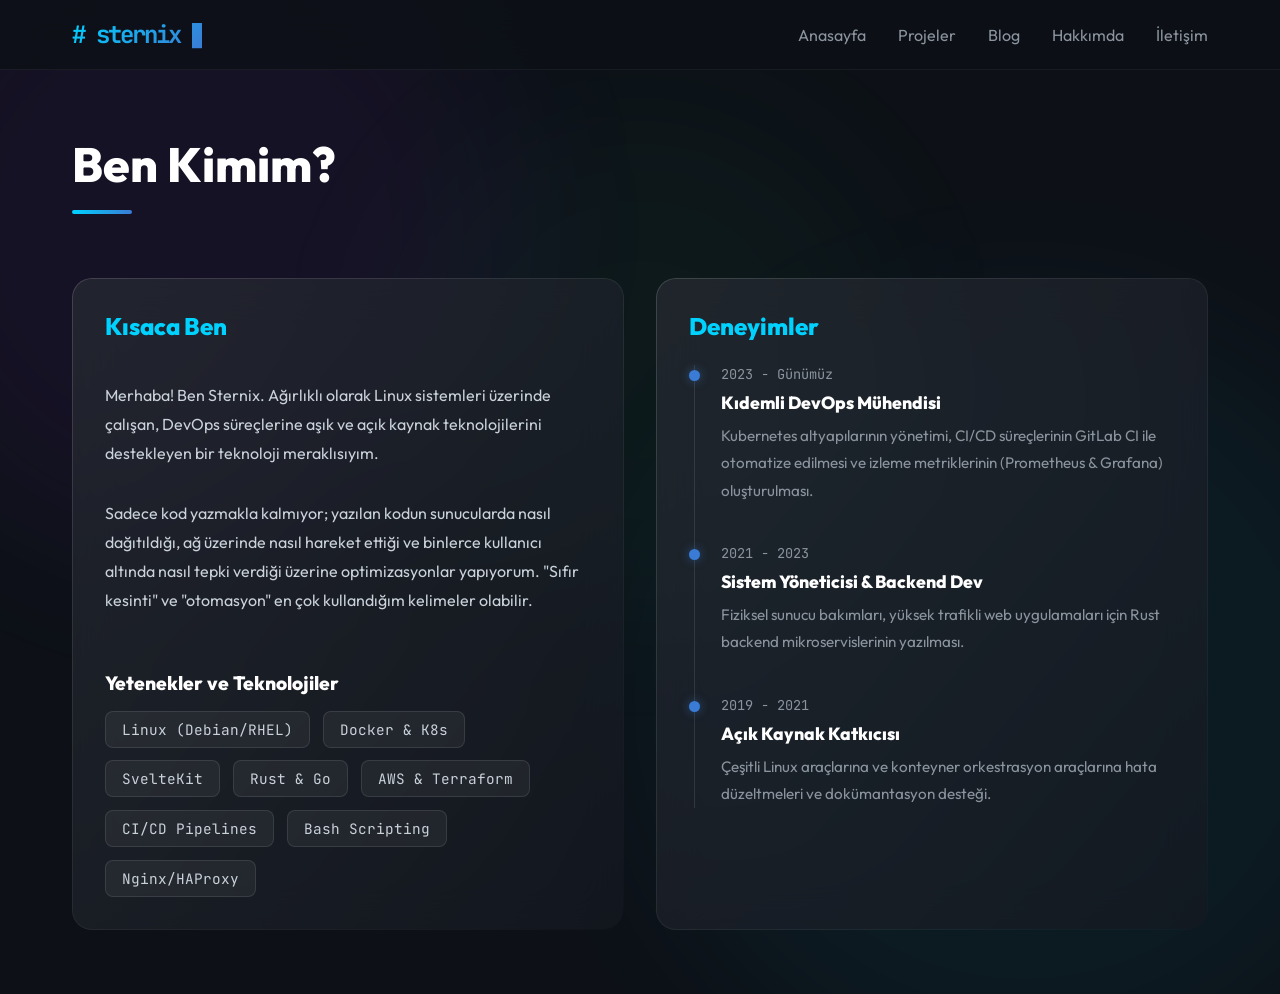
==== about/index.html @ 51252bf2 "feat: yeni dizin tabanlı yapıya geçildi" ====
<!doctype html>
<html lang="tr">

<head>
	<meta charset="utf-8" />
	<meta name="viewport" content="width=device-width, initial-scale=1" />
	<meta name="text-scale" content="scale" />
	<link href="../app/immutable/entry/start.DVVKrKXP.js" rel="modulepreload">
		<link href="../app/immutable/chunks/DvzZ8LrU.js" rel="modulepreload">
		<link href="../app/immutable/chunks/BwPhSozD.js" rel="modulepreload">
		<link href="../app/immutable/chunks/CXZX97dq.js" rel="modulepreload">
		<link href="../app/immutable/chunks/9cXDdufp.js" rel="modulepreload">
		<link href="../app/immutable/entry/app.C-L7JoAt.js" rel="modulepreload">
		<link href="../app/immutable/chunks/10O5WcBy.js" rel="modulepreload">
		<link href="../app/immutable/chunks/D2HXlPMY.js" rel="modulepreload">
		<link href="../app/immutable/chunks/BErtRkFH.js" rel="modulepreload">
		<link href="../app/immutable/chunks/CVZnuyom.js" rel="modulepreload">
		<link href="../app/immutable/chunks/DNHwM_Tq.js" rel="modulepreload">
		<link href="../app/immutable/chunks/CKfNx42f.js" rel="modulepreload">
		<link href="../app/immutable/nodes/0.BYnwImaF.js" rel="modulepreload">
		<link href="../app/immutable/chunks/CWGqBAMo.js" rel="modulepreload">
		<link href="../app/immutable/chunks/CDfVUn0n.js" rel="modulepreload">
		<link href="../app/immutable/chunks/Due4nvTu.js" rel="modulepreload">
		<link href="../app/immutable/chunks/vCRk4cK4.js" rel="modulepreload">
		<link href="../app/immutable/nodes/3.iYF23IXR.js" rel="modulepreload">
		<link href="../app/immutable/chunks/D7OMS2Gj.js" rel="modulepreload">
		<!--12qhfyh--><link rel="icon" href="data:image/svg+xml,%3csvg%20xmlns='http://www.w3.org/2000/svg'%20width='107'%20height='128'%20viewBox='0%200%20107%20128'%3e%3ctitle%3esvelte-logo%3c/title%3e%3cpath%20d='M94.157%2022.819c-10.4-14.885-30.94-19.297-45.792-9.835L22.282%2029.608A29.92%2029.92%200%200%200%208.764%2049.65a31.5%2031.5%200%200%200%203.108%2020.231%2030%2030%200%200%200-4.477%2011.183%2031.9%2031.9%200%200%200%205.448%2024.116c10.402%2014.887%2030.942%2019.297%2045.791%209.835l26.083-16.624A29.92%2029.92%200%200%200%2098.235%2078.35a31.53%2031.53%200%200%200-3.105-20.232%2030%2030%200%200%200%204.474-11.182%2031.88%2031.88%200%200%200-5.447-24.116'%20style='fill:%23ff3e00'/%3e%3cpath%20d='M45.817%20106.582a20.72%2020.72%200%200%201-22.237-8.243%2019.17%2019.17%200%200%201-3.277-14.503%2018%2018%200%200%201%20.624-2.435l.49-1.498%201.337.981a33.6%2033.6%200%200%200%2010.203%205.098l.97.294-.09.968a5.85%205.85%200%200%200%201.052%203.878%206.24%206.24%200%200%200%206.695%202.485%205.8%205.8%200%200%200%201.603-.704L69.27%2076.28a5.43%205.43%200%200%200%202.45-3.631%205.8%205.8%200%200%200-.987-4.371%206.24%206.24%200%200%200-6.698-2.487%205.7%205.7%200%200%200-1.6.704l-9.953%206.345a19%2019%200%200%201-5.296%202.326%2020.72%2020.72%200%200%201-22.237-8.243%2019.17%2019.17%200%200%201-3.277-14.502%2017.99%2017.99%200%200%201%208.13-12.052l26.081-16.623a19%2019%200%200%201%205.3-2.329%2020.72%2020.72%200%200%201%2022.237%208.243%2019.17%2019.17%200%200%201%203.277%2014.503%2018%2018%200%200%201-.624%202.435l-.49%201.498-1.337-.98a33.6%2033.6%200%200%200-10.203-5.1l-.97-.294.09-.968a5.86%205.86%200%200%200-1.052-3.878%206.24%206.24%200%200%200-6.696-2.485%205.8%205.8%200%200%200-1.602.704L37.73%2051.72a5.42%205.42%200%200%200-2.449%203.63%205.79%205.79%200%200%200%20.986%204.372%206.24%206.24%200%200%200%206.698%202.486%205.8%205.8%200%200%200%201.602-.704l9.952-6.342a19%2019%200%200%201%205.295-2.328%2020.72%2020.72%200%200%201%2022.237%208.242%2019.17%2019.17%200%200%201%203.277%2014.503%2018%2018%200%200%201-8.13%2012.053l-26.081%2016.622a19%2019%200%200%201-5.3%202.328'%20style='fill:%23fff'/%3e%3c/svg%3e" class="svelte-12qhfyh"/><!----><!--cwls5q--><!----><title>Hakkımda - Sternix</title>
		<link href="../app/immutable/assets/0.2DbdOGcV.css" rel="stylesheet">
		<link href="../app/immutable/assets/3.BVItpG7r.css" rel="stylesheet">
</head>

<body data-sveltekit-preload-data="false">
	<div style="display: contents"><!--[--><!--[0--><!--[--><div class="layout-container svelte-12qhfyh"><div class="blob blob-1 svelte-12qhfyh"></div> <div class="blob blob-2 svelte-12qhfyh"></div> <div class="blob blob-3 svelte-12qhfyh"></div> <nav class="glass-nav svelte-12qhfyh"><div class="nav-content svelte-12qhfyh"><a href="/" class="logo svelte-12qhfyh"># sternix <span class="cursor svelte-12qhfyh">█</span></a> <div class="nav-links svelte-12qhfyh"><a href="/" class="svelte-12qhfyh">Anasayfa</a> <a href="/projects" class="svelte-12qhfyh">Projeler</a> <a href="/blog" class="svelte-12qhfyh">Blog</a> <a href="/about" class="svelte-12qhfyh">Hakkımda</a> <a href="/contact" class="svelte-12qhfyh">İletişim</a></div></div></nav> <main class="content-wrapper svelte-12qhfyh"><!--[--><section class="page-container svelte-cwls5q"><header class="page-header svelte-cwls5q"><h1 class="svelte-cwls5q">Ben Kimim?</h1> <div class="line svelte-cwls5q"></div></header> <div class="about-grid svelte-cwls5q"><div class="premium-card"><div class="premium-glass about-content"><h2 class="svelte-cwls5q">Kısaca Ben</h2> <p class="svelte-cwls5q">Merhaba! Ben Sternix. Ağırlıklı olarak Linux sistemleri üzerinde çalışan, DevOps süreçlerine aşık ve açık kaynak teknolojilerini destekleyen bir teknoloji meraklısıyım.</p> <p class="svelte-cwls5q">Sadece kod yazmakla kalmıyor; yazılan kodun sunucularda nasıl dağıtıldığı, ağ üzerinde nasıl hareket ettiği ve binlerce kullanıcı altında nasıl tepki verdiği üzerine optimizasyonlar yapıyorum. "Sıfır kesinti" ve "otomasyon" en çok kullandığım kelimeler olabilir.</p> <h3 class="mt-4 svelte-cwls5q">Yetenekler ve Teknolojiler</h3> <div class="skills-container svelte-cwls5q"><span class="skill-badge svelte-cwls5q">Linux (Debian/RHEL)</span> <span class="skill-badge svelte-cwls5q">Docker &amp; K8s</span> <span class="skill-badge svelte-cwls5q">SvelteKit</span> <span class="skill-badge svelte-cwls5q">Rust &amp; Go</span> <span class="skill-badge svelte-cwls5q">AWS &amp; Terraform</span> <span class="skill-badge svelte-cwls5q">CI/CD Pipelines</span> <span class="skill-badge svelte-cwls5q">Bash Scripting</span> <span class="skill-badge svelte-cwls5q">Nginx/HAProxy</span></div></div></div> <div class="premium-card"><div class="premium-glass timeline svelte-cwls5q"><h2 class="svelte-cwls5q">Deneyimler</h2> <div class="timeline-item svelte-cwls5q"><div class="timeline-dot svelte-cwls5q"></div> <div class="timeline-date svelte-cwls5q">2023 - Günümüz</div> <h3 class="svelte-cwls5q">Kıdemli DevOps Mühendisi</h3> <p class="svelte-cwls5q">Kubernetes altyapılarının yönetimi, CI/CD süreçlerinin GitLab CI ile otomatize edilmesi ve izleme metriklerinin (Prometheus &amp; Grafana) oluşturulması.</p></div> <div class="timeline-item svelte-cwls5q"><div class="timeline-dot svelte-cwls5q"></div> <div class="timeline-date svelte-cwls5q">2021 - 2023</div> <h3 class="svelte-cwls5q">Sistem Yöneticisi &amp; Backend Dev</h3> <p class="svelte-cwls5q">Fiziksel sunucu bakımları, yüksek trafikli web uygulamaları için Rust backend mikroservislerinin yazılması.</p></div> <div class="timeline-item svelte-cwls5q"><div class="timeline-dot svelte-cwls5q"></div> <div class="timeline-date svelte-cwls5q">2019 - 2021</div> <h3 class="svelte-cwls5q">Açık Kaynak Katkıcısı</h3> <p class="svelte-cwls5q">Çeşitli Linux araçlarına ve konteyner orkestrasyon araçlarına hata düzeltmeleri ve dokümantasyon desteği.</p></div></div></div></div></section><!--]--><!----></main></div><!--]--><!--]--> <!--[-1--><!--]--><!--]-->
			
			<script>
				{
					
					__sveltekit_s99z10 = {
						base: new URL("..", location).pathname.slice(0, -1)
					};

					const element = document.currentScript.parentElement;

					Promise.all([
						import("../app/immutable/entry/start.DVVKrKXP.js"),
						import("../app/immutable/entry/app.C-L7JoAt.js")
					]).then(([kit, app]) => {
						kit.start(app, element, {
							node_ids: [0, 3],
							data: [null,null],
							form: null,
							error: null
						});
					});
				}
			</script>
		</div>
</body>

</html>
---- app/immutable/assets/0.2DbdOGcV.css ----
@font-face{font-family:Outfit;font-style:normal;font-display:swap;font-weight:300;src:url(./outfit-latin-ext-300-normal.BYS6Dpvq.woff2) format("woff2"),url(./outfit-latin-ext-300-normal.CMIMshEd.woff) format("woff");unicode-range:U+0100-02BA,U+02BD-02C5,U+02C7-02CC,U+02CE-02D7,U+02DD-02FF,U+0304,U+0308,U+0329,U+1D00-1DBF,U+1E00-1E9F,U+1EF2-1EFF,U+2020,U+20A0-20AB,U+20AD-20C0,U+2113,U+2C60-2C7F,U+A720-A7FF}@font-face{font-family:Outfit;font-style:normal;font-display:swap;font-weight:300;src:url(./outfit-latin-300-normal.CRYTwY6m.woff2) format("woff2"),url(./outfit-latin-300-normal.AWLfuCom.woff) format("woff");unicode-range:U+0000-00FF,U+0131,U+0152-0153,U+02BB-02BC,U+02C6,U+02DA,U+02DC,U+0304,U+0308,U+0329,U+2000-206F,U+20AC,U+2122,U+2191,U+2193,U+2212,U+2215,U+FEFF,U+FFFD}@font-face{font-family:Outfit;font-style:normal;font-display:swap;font-weight:400;src:url(./outfit-latin-ext-400-normal.5tcqmc2S.woff2) format("woff2"),url(./outfit-latin-ext-400-normal.DHm7mdGe.woff) format("woff");unicode-range:U+0100-02BA,U+02BD-02C5,U+02C7-02CC,U+02CE-02D7,U+02DD-02FF,U+0304,U+0308,U+0329,U+1D00-1DBF,U+1E00-1E9F,U+1EF2-1EFF,U+2020,U+20A0-20AB,U+20AD-20C0,U+2113,U+2C60-2C7F,U+A720-A7FF}@font-face{font-family:Outfit;font-style:normal;font-display:swap;font-weight:400;src:url(./outfit-latin-400-normal.BGsTXAXT.woff2) format("woff2"),url(./outfit-latin-400-normal.DMwTpYkH.woff) format("woff");unicode-range:U+0000-00FF,U+0131,U+0152-0153,U+02BB-02BC,U+02C6,U+02DA,U+02DC,U+0304,U+0308,U+0329,U+2000-206F,U+20AC,U+2122,U+2191,U+2193,U+2212,U+2215,U+FEFF,U+FFFD}@font-face{font-family:Outfit;font-style:normal;font-display:swap;font-weight:600;src:url(./outfit-latin-ext-600-normal.B85nYjL1.woff2) format("woff2"),url(./outfit-latin-ext-600-normal.CWJcPgd7.woff) format("woff");unicode-range:U+0100-02BA,U+02BD-02C5,U+02C7-02CC,U+02CE-02D7,U+02DD-02FF,U+0304,U+0308,U+0329,U+1D00-1DBF,U+1E00-1E9F,U+1EF2-1EFF,U+2020,U+20A0-20AB,U+20AD-20C0,U+2113,U+2C60-2C7F,U+A720-A7FF}@font-face{font-family:Outfit;font-style:normal;font-display:swap;font-weight:600;src:url(./outfit-latin-600-normal.B7SfZ07L.woff2) format("woff2"),url(./outfit-latin-600-normal.BEfTtDA7.woff) format("woff");unicode-range:U+0000-00FF,U+0131,U+0152-0153,U+02BB-02BC,U+02C6,U+02DA,U+02DC,U+0304,U+0308,U+0329,U+2000-206F,U+20AC,U+2122,U+2191,U+2193,U+2212,U+2215,U+FEFF,U+FFFD}@font-face{font-family:Outfit;font-style:normal;font-display:swap;font-weight:800;src:url(./outfit-latin-ext-800-normal.DRv2ic_2.woff2) format("woff2"),url(./outfit-latin-ext-800-normal.DyhPHUt-.woff) format("woff");unicode-range:U+0100-02BA,U+02BD-02C5,U+02C7-02CC,U+02CE-02D7,U+02DD-02FF,U+0304,U+0308,U+0329,U+1D00-1DBF,U+1E00-1E9F,U+1EF2-1EFF,U+2020,U+20A0-20AB,U+20AD-20C0,U+2113,U+2C60-2C7F,U+A720-A7FF}@font-face{font-family:Outfit;font-style:normal;font-display:swap;font-weight:800;src:url(./outfit-latin-800-normal.CQna6-G7.woff2) format("woff2"),url(./outfit-latin-800-normal.BRHLSPcU.woff) format("woff");unicode-range:U+0000-00FF,U+0131,U+0152-0153,U+02BB-02BC,U+02C6,U+02DA,U+02DC,U+0304,U+0308,U+0329,U+2000-206F,U+20AC,U+2122,U+2191,U+2193,U+2212,U+2215,U+FEFF,U+FFFD}@font-face{font-family:JetBrains Mono;font-style:normal;font-display:swap;font-weight:400;src:url([data-uri]) format("woff2"),url([data-uri]) format("woff");unicode-range:U+0460-052F,U+1C80-1C8A,U+20B4,U+2DE0-2DFF,U+A640-A69F,U+FE2E-FE2F}@font-face{font-family:JetBrains Mono;font-style:normal;font-display:swap;font-weight:400;src:url(./jetbrains-mono-cyrillic-400-normal.BEIGL1Tu.woff2) format("woff2"),url(./jetbrains-mono-cyrillic-400-normal.ugxPyKxw.woff) format("woff");unicode-range:U+0301,U+0400-045F,U+0490-0491,U+04B0-04B1,U+2116}@font-face{font-family:JetBrains Mono;font-style:normal;font-display:swap;font-weight:400;src:url(./jetbrains-mono-greek-400-normal.C190GLew.woff2) format("woff2"),url(./jetbrains-mono-greek-400-normal.B9oWc5Lo.woff) format("woff");unicode-range:U+0370-0377,U+037A-037F,U+0384-038A,U+038C,U+038E-03A1,U+03A3-03FF}@font-face{font-family:JetBrains Mono;font-style:normal;font-display:swap;font-weight:400;src:url([data-uri]) format("woff2"),url(./jetbrains-mono-vietnamese-400-normal.CqNFfHCs.woff) format("woff");unicode-range:U+0102-0103,U+0110-0111,U+0128-0129,U+0168-0169,U+01A0-01A1,U+01AF-01B0,U+0300-0301,U+0303-0304,U+0308-0309,U+0323,U+0329,U+1EA0-1EF9,U+20AB}@font-face{font-family:JetBrains Mono;font-style:normal;font-display:swap;font-weight:400;src:url(./jetbrains-mono-latin-ext-400-normal.Bc8Ftmh3.woff2) format("woff2"),url(./jetbrains-mono-latin-ext-400-normal.fXTG6kC5.woff) format("woff");unicode-range:U+0100-02BA,U+02BD-02C5,U+02C7-02CC,U+02CE-02D7,U+02DD-02FF,U+0304,U+0308,U+0329,U+1D00-1DBF,U+1E00-1E9F,U+1EF2-1EFF,U+2020,U+20A0-20AB,U+20AD-20C0,U+2113,U+2C60-2C7F,U+A720-A7FF}@font-face{font-family:JetBrains Mono;font-style:normal;font-display:swap;font-weight:400;src:url(./jetbrains-mono-latin-400-normal.V6pRDFza.woff2) format("woff2"),url(./jetbrains-mono-latin-400-normal.6-qcROiO.woff) format("woff");unicode-range:U+0000-00FF,U+0131,U+0152-0153,U+02BB-02BC,U+02C6,U+02DA,U+02DC,U+0304,U+0308,U+0329,U+2000-206F,U+20AC,U+2122,U+2191,U+2193,U+2212,U+2215,U+FEFF,U+FFFD}@font-face{font-family:JetBrains Mono;font-style:normal;font-display:swap;font-weight:700;src:url([data-uri]) format("woff2"),url([data-uri]) format("woff");unicode-range:U+0460-052F,U+1C80-1C8A,U+20B4,U+2DE0-2DFF,U+A640-A69F,U+FE2E-FE2F}@font-face{font-family:JetBrains Mono;font-style:normal;font-display:swap;font-weight:700;src:url(./jetbrains-mono-cyrillic-700-normal.BWTpRfYl.woff2) format("woff2"),url(./jetbrains-mono-cyrillic-700-normal.CEoEElIJ.woff) format("woff");unicode-range:U+0301,U+0400-045F,U+0490-0491,U+04B0-04B1,U+2116}@font-face{font-family:JetBrains Mono;font-style:normal;font-display:swap;font-weight:700;src:url(./jetbrains-mono-greek-700-normal.C6CZE3T8.woff2) format("woff2"),url(./jetbrains-mono-greek-700-normal.DEigVDxa.woff) format("woff");unicode-range:U+0370-0377,U+037A-037F,U+0384-038A,U+038C,U+038E-03A1,U+03A3-03FF}@font-face{font-family:JetBrains Mono;font-style:normal;font-display:swap;font-weight:700;src:url([data-uri]) format("woff2"),url(./jetbrains-mono-vietnamese-700-normal.BDLVIk2r.woff) format("woff");unicode-range:U+0102-0103,U+0110-0111,U+0128-0129,U+0168-0169,U+01A0-01A1,U+01AF-01B0,U+0300-0301,U+0303-0304,U+0308-0309,U+0323,U+0329,U+1EA0-1EF9,U+20AB}@font-face{font-family:JetBrains Mono;font-style:normal;font-display:swap;font-weight:700;src:url(./jetbrains-mono-latin-ext-700-normal.CZipNAKV.woff2) format("woff2"),url(./jetbrains-mono-latin-ext-700-normal.CxPITLHs.woff) format("woff");unicode-range:U+0100-02BA,U+02BD-02C5,U+02C7-02CC,U+02CE-02D7,U+02DD-02FF,U+0304,U+0308,U+0329,U+1D00-1DBF,U+1E00-1E9F,U+1EF2-1EFF,U+2020,U+20A0-20AB,U+20AD-20C0,U+2113,U+2C60-2C7F,U+A720-A7FF}@font-face{font-family:JetBrains Mono;font-style:normal;font-display:swap;font-weight:700;src:url(./jetbrains-mono-latin-700-normal.BYuf6tUa.woff2) format("woff2"),url(./jetbrains-mono-latin-700-normal.D3wTyLJW.woff) format("woff");unicode-range:U+0000-00FF,U+0131,U+0152-0153,U+02BB-02BC,U+02C6,U+02DA,U+02DC,U+0304,U+0308,U+0329,U+2000-206F,U+20AC,U+2122,U+2191,U+2193,U+2212,U+2215,U+FEFF,U+FFFD}body{margin:0;background-color:#0d1117;color:#c9d1d9;font-family:Outfit,sans-serif;overflow-x:hidden}*{box-sizing:border-box}.premium-card{position:relative;border-radius:20px;padding:1px;background:linear-gradient(to bottom right,#fff3,#ffffff03);transition:transform .4s cubic-bezier(.4,0,.2,1),box-shadow .4s}.premium-card:hover{transform:translateY(-10px);box-shadow:0 20px 40px #0006}.premium-glass{background:#141921b3;backdrop-filter:blur(20px);-webkit-backdrop-filter:blur(20px);border-radius:19px;padding:2rem;height:100%;display:flex;flex-direction:column;box-sizing:border-box}.blob.svelte-12qhfyh{position:fixed;border-radius:50%;filter:blur(80px);z-index:-1;opacity:.5;animation:svelte-12qhfyh-float 20s infinite ease-in-out alternate}.blob-1.svelte-12qhfyh{top:-10%;left:-10%;width:50vw;height:50vw;background:#8a2be226}.blob-2.svelte-12qhfyh{bottom:-20%;right:-10%;width:60vw;height:60vw;background:#00d2ff1a;animation-delay:-5s}.blob-3.svelte-12qhfyh{top:40%;left:50%;width:40vw;height:40vw;background:#2be28a14;animation-delay:-10s;transform:translate(-50%,-50%)}@keyframes svelte-12qhfyh-float{0%{transform:translate(0) scale(1)}50%{transform:translate(50px,30px) scale(1.1)}to{transform:translate(-30px,50px) scale(.9)}}.glass-nav.svelte-12qhfyh{position:fixed;top:0;left:0;right:0;height:70px;background:#0d1117cc;backdrop-filter:blur(20px);-webkit-backdrop-filter:blur(20px);border-bottom:1px solid rgba(255,255,255,.05);z-index:100;display:flex;justify-content:center}.nav-content.svelte-12qhfyh{width:100%;max-width:1200px;padding:0 2rem;display:flex;align-items:center;justify-content:space-between}.logo.svelte-12qhfyh{font-family:JetBrains Mono,monospace;font-weight:700;font-size:1.5rem;color:#fff;text-decoration:none;letter-spacing:-2px;background:linear-gradient(135deg,#00d2ff,#3a7bd5);-webkit-background-clip:text;background-clip:text;-webkit-text-fill-color:transparent}.logo.svelte-12qhfyh .cursor:where(.svelte-12qhfyh){display:inline-block;width:10px;animation:svelte-12qhfyh-blink 1s step-end infinite}@keyframes svelte-12qhfyh-blink{50%{opacity:0}}.nav-links.svelte-12qhfyh{display:flex;gap:2rem}.nav-links.svelte-12qhfyh a:where(.svelte-12qhfyh){color:#8b949e;text-decoration:none;font-size:1rem;font-weight:500;transition:color .3s;position:relative}.nav-links.svelte-12qhfyh a:where(.svelte-12qhfyh):hover,.nav-links.svelte-12qhfyh a.active:where(.svelte-12qhfyh){color:#fff}.nav-links.svelte-12qhfyh a.active:where(.svelte-12qhfyh):after{content:"";position:absolute;bottom:-24px;left:0;width:100%;height:2px;background:linear-gradient(90deg,#00d2ff,#3a7bd5);border-radius:2px;box-shadow:0 -2px 10px #00d2ff80}.content-wrapper.svelte-12qhfyh{margin-top:70px;min-height:calc(100vh - 70px);display:flex;flex-direction:column}
---- app/immutable/assets/3.BVItpG7r.css ----
.page-container.svelte-cwls5q{max-width:1200px;margin:0 auto;padding:4rem 2rem}.page-header.svelte-cwls5q{margin-bottom:4rem}h1.svelte-cwls5q{font-size:3rem;font-weight:800;margin:0 0 1rem;color:#fff}.line.svelte-cwls5q{width:60px;height:4px;background:linear-gradient(90deg,#00d2ff,#3a7bd5);border-radius:2px}.about-grid.svelte-cwls5q{display:grid;grid-template-columns:1fr 1fr;gap:2rem}h2.svelte-cwls5q{color:#00d2ff;font-size:1.5rem;margin-top:0;margin-bottom:1.5rem}p.svelte-cwls5q{color:#c9d1d9;line-height:1.8;margin-bottom:1rem}.mt-4.svelte-cwls5q{margin-top:2.5rem;color:#fff;font-size:1.2rem;margin-bottom:1rem}.skills-container.svelte-cwls5q{display:flex;flex-wrap:wrap;gap:.8rem}.skill-badge.svelte-cwls5q{background:#ffffff0d;border:1px solid rgba(255,255,255,.1);padding:.5rem 1rem;border-radius:8px;font-family:JetBrains Mono,monospace;font-size:.9rem;transition:all .3s}.skill-badge.svelte-cwls5q:hover{background:#00d2ff1a;border-color:#00d2ff;color:#fff;transform:translateY(-2px)}.timeline.svelte-cwls5q{position:relative}.timeline-item.svelte-cwls5q{position:relative;padding-left:2rem;margin-bottom:2.5rem}.timeline-item.svelte-cwls5q:last-child{margin-bottom:0}.timeline-item.svelte-cwls5q:before{content:"";position:absolute;left:5px;top:0;bottom:-2.5rem;width:1px;background:#ffffff1a}.timeline-item.svelte-cwls5q:last-child:before{bottom:0}.timeline-dot.svelte-cwls5q{position:absolute;left:0;top:5px;width:11px;height:11px;border-radius:50%;background:#3a7bd5;box-shadow:0 0 10px #3a7bd580}.timeline-date.svelte-cwls5q{font-family:JetBrains Mono,monospace;font-size:.85rem;color:#8b949e;margin-bottom:.5rem}.timeline-item.svelte-cwls5q h3:where(.svelte-cwls5q){color:#fff;margin:0 0 .5rem;font-size:1.1rem}.timeline-item.svelte-cwls5q p:where(.svelte-cwls5q){font-size:.95rem;margin:0;color:#8b949e}@media(max-width:768px){.about-grid.svelte-cwls5q{grid-template-columns:1fr}}
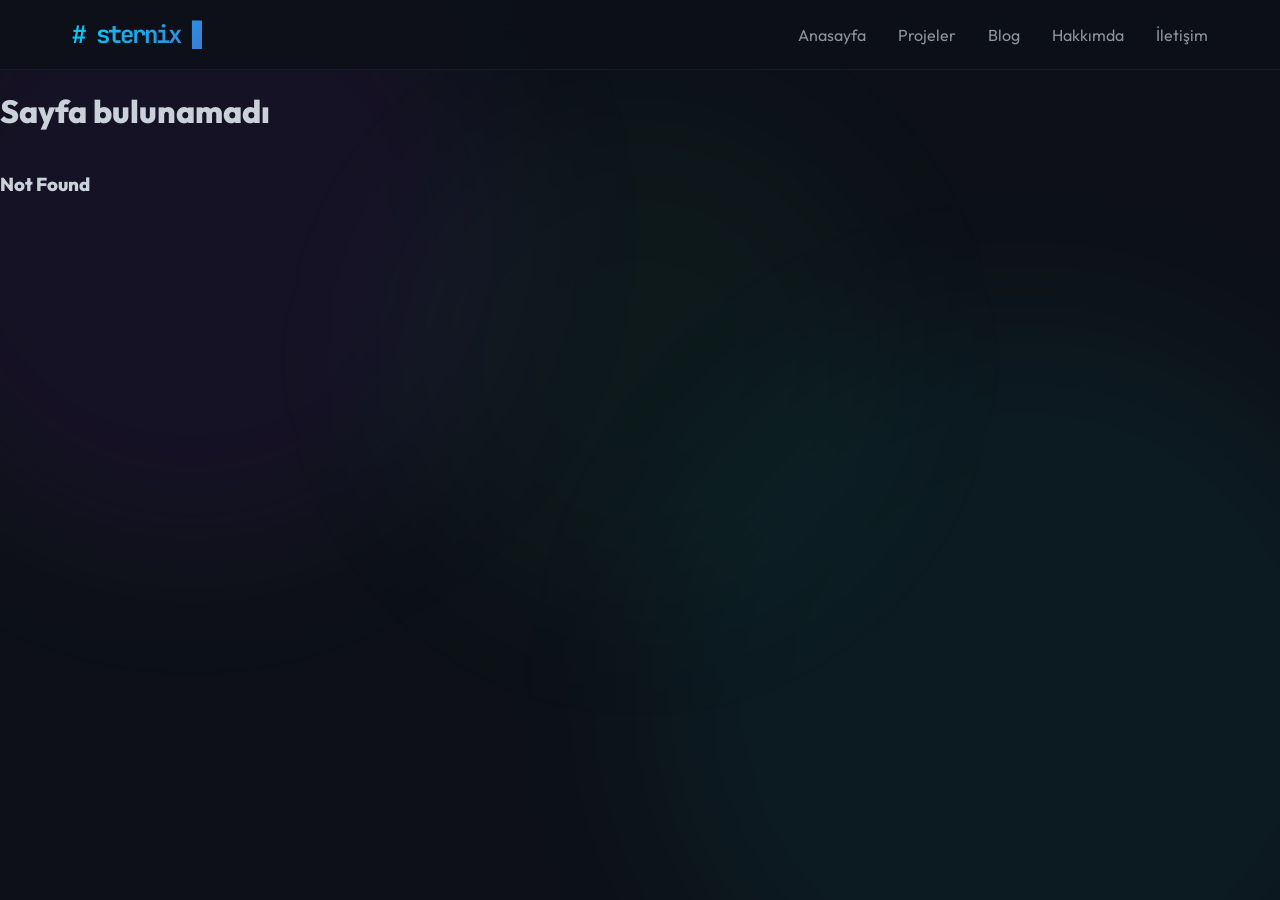
==== commit a1180b1f: "updates" ====
--- a/about/index.html
+++ b/about/index.html
@@ -5,52 +5,46 @@
 	<meta charset="utf-8" />
 	<meta name="viewport" content="width=device-width, initial-scale=1" />
 	<meta name="text-scale" content="scale" />
-	<link href="../app/immutable/entry/start.DVVKrKXP.js" rel="modulepreload">
-		<link href="../app/immutable/chunks/DvzZ8LrU.js" rel="modulepreload">
+	<link href="../app/immutable/entry/start.B6z6c2y2.js" rel="modulepreload">
+		<link href="../app/immutable/chunks/DWanoAyo.js" rel="modulepreload">
 		<link href="../app/immutable/chunks/BwPhSozD.js" rel="modulepreload">
 		<link href="../app/immutable/chunks/CXZX97dq.js" rel="modulepreload">
 		<link href="../app/immutable/chunks/9cXDdufp.js" rel="modulepreload">
-		<link href="../app/immutable/entry/app.C-L7JoAt.js" rel="modulepreload">
+		<link href="../app/immutable/entry/app.BfrV9Bai.js" rel="modulepreload">
 		<link href="../app/immutable/chunks/10O5WcBy.js" rel="modulepreload">
 		<link href="../app/immutable/chunks/D2HXlPMY.js" rel="modulepreload">
 		<link href="../app/immutable/chunks/BErtRkFH.js" rel="modulepreload">
 		<link href="../app/immutable/chunks/CVZnuyom.js" rel="modulepreload">
 		<link href="../app/immutable/chunks/DNHwM_Tq.js" rel="modulepreload">
 		<link href="../app/immutable/chunks/CKfNx42f.js" rel="modulepreload">
-		<link href="../app/immutable/nodes/0.BYnwImaF.js" rel="modulepreload">
+		<link href="../app/immutable/nodes/0.Dk-4SNu3.js" rel="modulepreload">
 		<link href="../app/immutable/chunks/CWGqBAMo.js" rel="modulepreload">
 		<link href="../app/immutable/chunks/CDfVUn0n.js" rel="modulepreload">
 		<link href="../app/immutable/chunks/Due4nvTu.js" rel="modulepreload">
-		<link href="../app/immutable/chunks/vCRk4cK4.js" rel="modulepreload">
+		<link href="../app/immutable/chunks/C3E2HybQ.js" rel="modulepreload">
 		<link href="../app/immutable/nodes/3.iYF23IXR.js" rel="modulepreload">
 		<link href="../app/immutable/chunks/D7OMS2Gj.js" rel="modulepreload">
-		<!--12qhfyh--><link rel="icon" href="data:image/svg+xml,%3csvg%20xmlns='http://www.w3.org/2000/svg'%20width='107'%20height='128'%20viewBox='0%200%20107%20128'%3e%3ctitle%3esvelte-logo%3c/title%3e%3cpath%20d='M94.157%2022.819c-10.4-14.885-30.94-19.297-45.792-9.835L22.282%2029.608A29.92%2029.92%200%200%200%208.764%2049.65a31.5%2031.5%200%200%200%203.108%2020.231%2030%2030%200%200%200-4.477%2011.183%2031.9%2031.9%200%200%200%205.448%2024.116c10.402%2014.887%2030.942%2019.297%2045.791%209.835l26.083-16.624A29.92%2029.92%200%200%200%2098.235%2078.35a31.53%2031.53%200%200%200-3.105-20.232%2030%2030%200%200%200%204.474-11.182%2031.88%2031.88%200%200%200-5.447-24.116'%20style='fill:%23ff3e00'/%3e%3cpath%20d='M45.817%20106.582a20.72%2020.72%200%200%201-22.237-8.243%2019.17%2019.17%200%200%201-3.277-14.503%2018%2018%200%200%201%20.624-2.435l.49-1.498%201.337.981a33.6%2033.6%200%200%200%2010.203%205.098l.97.294-.09.968a5.85%205.85%200%200%200%201.052%203.878%206.24%206.24%200%200%200%206.695%202.485%205.8%205.8%200%200%200%201.603-.704L69.27%2076.28a5.43%205.43%200%200%200%202.45-3.631%205.8%205.8%200%200%200-.987-4.371%206.24%206.24%200%200%200-6.698-2.487%205.7%205.7%200%200%200-1.6.704l-9.953%206.345a19%2019%200%200%201-5.296%202.326%2020.72%2020.72%200%200%201-22.237-8.243%2019.17%2019.17%200%200%201-3.277-14.502%2017.99%2017.99%200%200%201%208.13-12.052l26.081-16.623a19%2019%200%200%201%205.3-2.329%2020.72%2020.72%200%200%201%2022.237%208.243%2019.17%2019.17%200%200%201%203.277%2014.503%2018%2018%200%200%201-.624%202.435l-.49%201.498-1.337-.98a33.6%2033.6%200%200%200-10.203-5.1l-.97-.294.09-.968a5.86%205.86%200%200%200-1.052-3.878%206.24%206.24%200%200%200-6.696-2.485%205.8%205.8%200%200%200-1.602.704L37.73%2051.72a5.42%205.42%200%200%200-2.449%203.63%205.79%205.79%200%200%200%20.986%204.372%206.24%206.24%200%200%200%206.698%202.486%205.8%205.8%200%200%200%201.602-.704l9.952-6.342a19%2019%200%200%201%205.295-2.328%2020.72%2020.72%200%200%201%2022.237%208.242%2019.17%2019.17%200%200%201%203.277%2014.503%2018%2018%200%200%201-8.13%2012.053l-26.081%2016.622a19%2019%200%200%201-5.3%202.328'%20style='fill:%23fff'/%3e%3c/svg%3e" class="svelte-12qhfyh"/><!----><!--cwls5q--><!----><title>Hakkımda - Sternix</title>
+		
 		<link href="../app/immutable/assets/0.2DbdOGcV.css" rel="stylesheet">
 		<link href="../app/immutable/assets/3.BVItpG7r.css" rel="stylesheet">
 </head>
 
 <body data-sveltekit-preload-data="false">
-	<div style="display: contents"><!--[--><!--[0--><!--[--><div class="layout-container svelte-12qhfyh"><div class="blob blob-1 svelte-12qhfyh"></div> <div class="blob blob-2 svelte-12qhfyh"></div> <div class="blob blob-3 svelte-12qhfyh"></div> <nav class="glass-nav svelte-12qhfyh"><div class="nav-content svelte-12qhfyh"><a href="/" class="logo svelte-12qhfyh"># sternix <span class="cursor svelte-12qhfyh">█</span></a> <div class="nav-links svelte-12qhfyh"><a href="/" class="svelte-12qhfyh">Anasayfa</a> <a href="/projects" class="svelte-12qhfyh">Projeler</a> <a href="/blog" class="svelte-12qhfyh">Blog</a> <a href="/about" class="svelte-12qhfyh">Hakkımda</a> <a href="/contact" class="svelte-12qhfyh">İletişim</a></div></div></nav> <main class="content-wrapper svelte-12qhfyh"><!--[--><section class="page-container svelte-cwls5q"><header class="page-header svelte-cwls5q"><h1 class="svelte-cwls5q">Ben Kimim?</h1> <div class="line svelte-cwls5q"></div></header> <div class="about-grid svelte-cwls5q"><div class="premium-card"><div class="premium-glass about-content"><h2 class="svelte-cwls5q">Kısaca Ben</h2> <p class="svelte-cwls5q">Merhaba! Ben Sternix. Ağırlıklı olarak Linux sistemleri üzerinde çalışan, DevOps süreçlerine aşık ve açık kaynak teknolojilerini destekleyen bir teknoloji meraklısıyım.</p> <p class="svelte-cwls5q">Sadece kod yazmakla kalmıyor; yazılan kodun sunucularda nasıl dağıtıldığı, ağ üzerinde nasıl hareket ettiği ve binlerce kullanıcı altında nasıl tepki verdiği üzerine optimizasyonlar yapıyorum. "Sıfır kesinti" ve "otomasyon" en çok kullandığım kelimeler olabilir.</p> <h3 class="mt-4 svelte-cwls5q">Yetenekler ve Teknolojiler</h3> <div class="skills-container svelte-cwls5q"><span class="skill-badge svelte-cwls5q">Linux (Debian/RHEL)</span> <span class="skill-badge svelte-cwls5q">Docker &amp; K8s</span> <span class="skill-badge svelte-cwls5q">SvelteKit</span> <span class="skill-badge svelte-cwls5q">Rust &amp; Go</span> <span class="skill-badge svelte-cwls5q">AWS &amp; Terraform</span> <span class="skill-badge svelte-cwls5q">CI/CD Pipelines</span> <span class="skill-badge svelte-cwls5q">Bash Scripting</span> <span class="skill-badge svelte-cwls5q">Nginx/HAProxy</span></div></div></div> <div class="premium-card"><div class="premium-glass timeline svelte-cwls5q"><h2 class="svelte-cwls5q">Deneyimler</h2> <div class="timeline-item svelte-cwls5q"><div class="timeline-dot svelte-cwls5q"></div> <div class="timeline-date svelte-cwls5q">2023 - Günümüz</div> <h3 class="svelte-cwls5q">Kıdemli DevOps Mühendisi</h3> <p class="svelte-cwls5q">Kubernetes altyapılarının yönetimi, CI/CD süreçlerinin GitLab CI ile otomatize edilmesi ve izleme metriklerinin (Prometheus &amp; Grafana) oluşturulması.</p></div> <div class="timeline-item svelte-cwls5q"><div class="timeline-dot svelte-cwls5q"></div> <div class="timeline-date svelte-cwls5q">2021 - 2023</div> <h3 class="svelte-cwls5q">Sistem Yöneticisi &amp; Backend Dev</h3> <p class="svelte-cwls5q">Fiziksel sunucu bakımları, yüksek trafikli web uygulamaları için Rust backend mikroservislerinin yazılması.</p></div> <div class="timeline-item svelte-cwls5q"><div class="timeline-dot svelte-cwls5q"></div> <div class="timeline-date svelte-cwls5q">2019 - 2021</div> <h3 class="svelte-cwls5q">Açık Kaynak Katkıcısı</h3> <p class="svelte-cwls5q">Çeşitli Linux araçlarına ve konteyner orkestrasyon araçlarına hata düzeltmeleri ve dokümantasyon desteği.</p></div></div></div></div></section><!--]--><!----></main></div><!--]--><!--]--> <!--[-1--><!--]--><!--]-->
-			
+	<div style="display: contents">
 			<script>
 				{
 					
-					__sveltekit_s99z10 = {
+					__sveltekit_7me7eg = {
 						base: new URL("..", location).pathname.slice(0, -1)
 					};
 
 					const element = document.currentScript.parentElement;
 
 					Promise.all([
-						import("../app/immutable/entry/start.DVVKrKXP.js"),
-						import("../app/immutable/entry/app.C-L7JoAt.js")
+						import("../app/immutable/entry/start.B6z6c2y2.js"),
+						import("../app/immutable/entry/app.BfrV9Bai.js")
 					]).then(([kit, app]) => {
-						kit.start(app, element, {
-							node_ids: [0, 3],
-							data: [null,null],
-							form: null,
-							error: null
-						});
+						kit.start(app, element);
 					});
 				}
 			</script>
